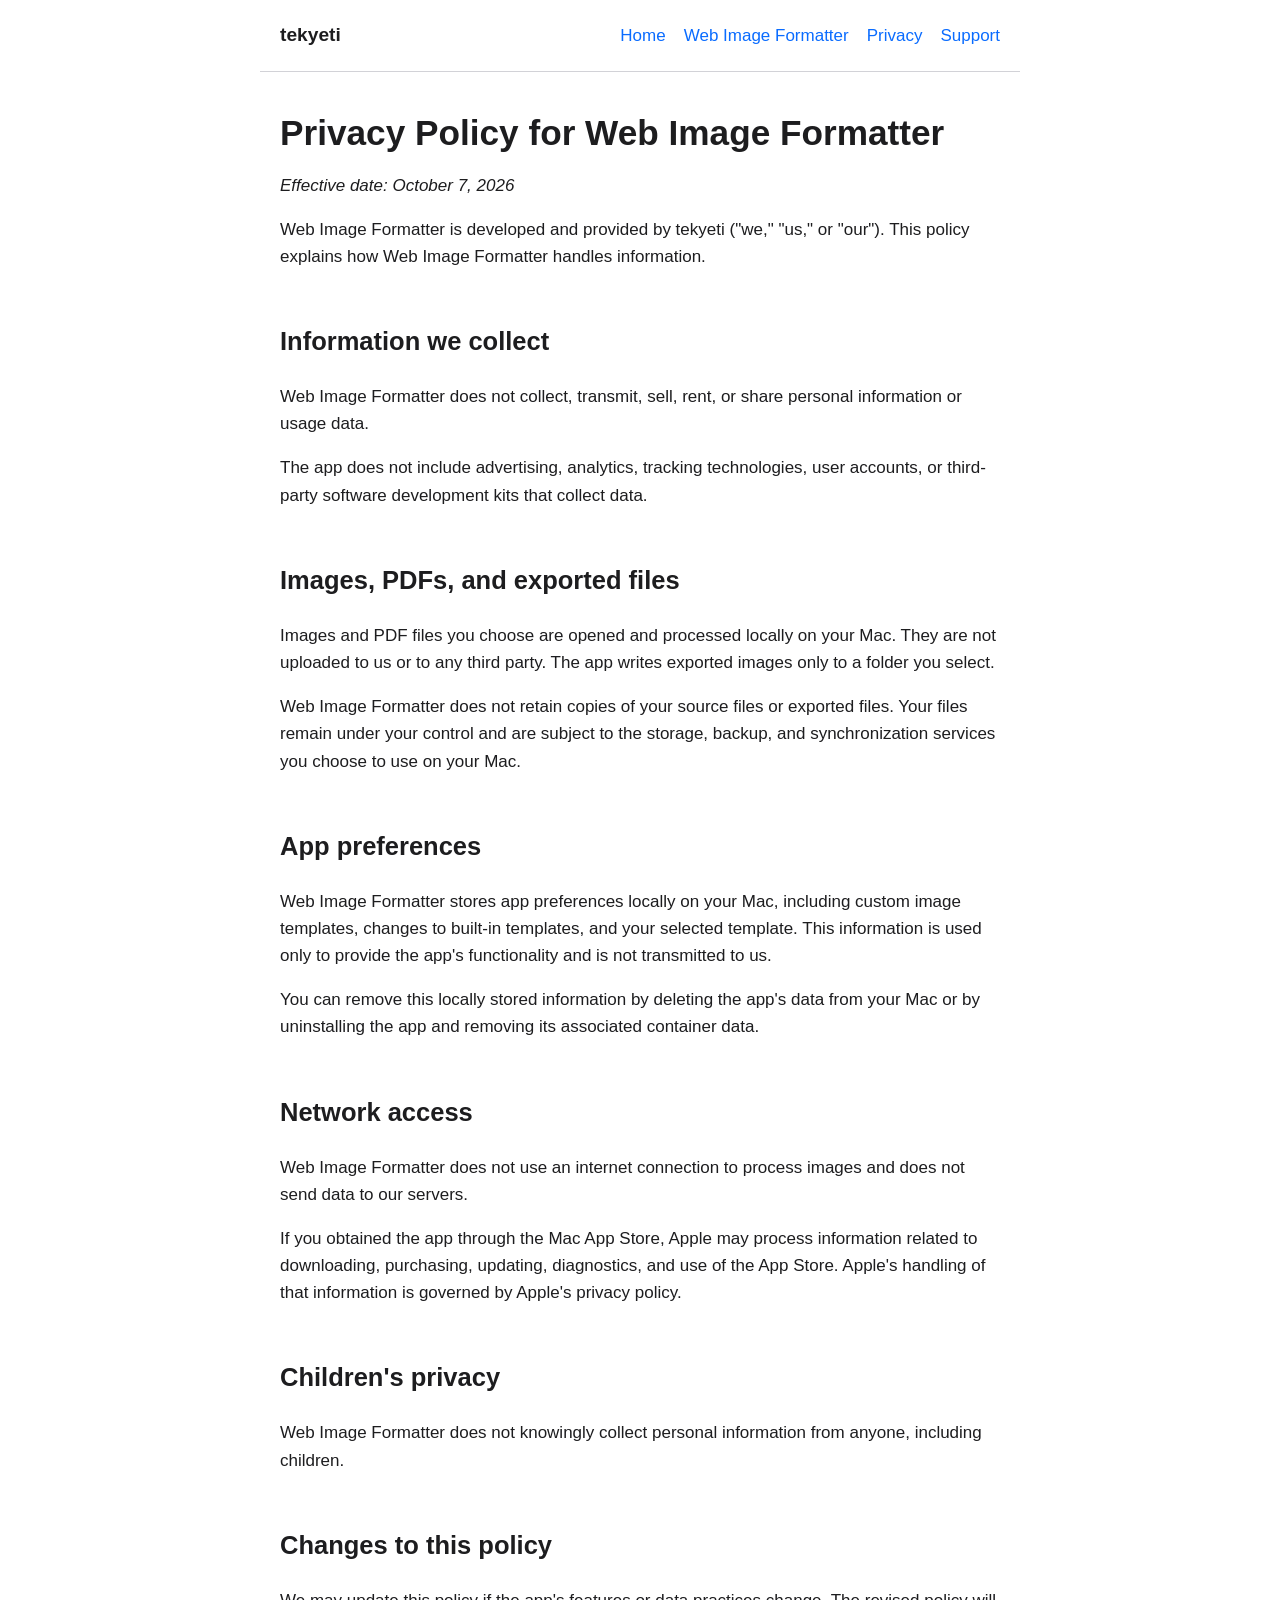
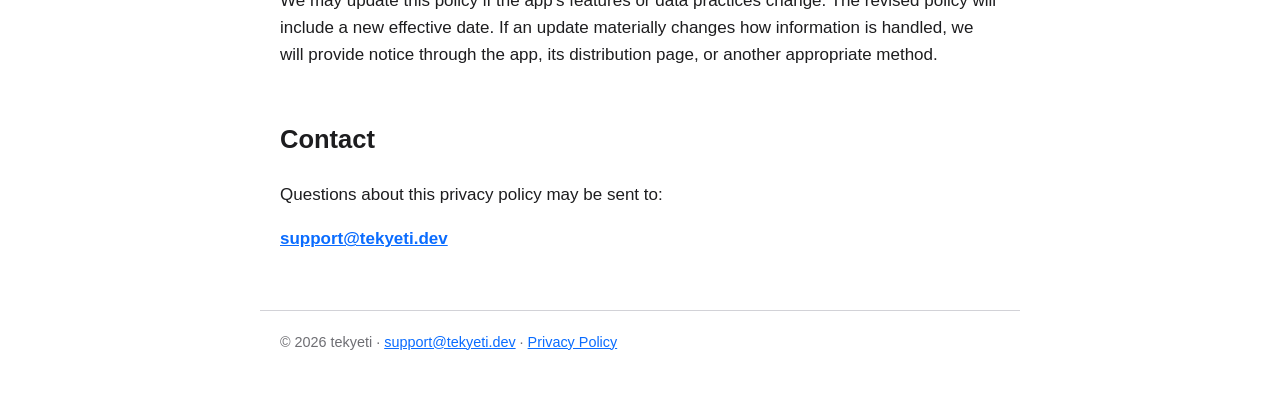
==== privacy/index.html @ ea82008c "Add tekyeti.dev static site with Web Image Formatter page and privacy policy Co-Authored-By: Claude " ====
<!doctype html>
<html lang="en"><head><meta charset="utf-8"><meta name="viewport" content="width=device-width,initial-scale=1">
<title>Privacy Policy – Web Image Formatter</title><meta name="description" content="Privacy policy for Web Image Formatter by tekyeti."><link rel="stylesheet" href="/styles.css"></head>
<body><header><a class="brand" href="/">tekyeti</a><nav><a href="/">Home</a><a href="/web-image-formatter/">Web Image Formatter</a><a href="/privacy/">Privacy</a><a href="/support/">Support</a></nav></header><main>
<h1>Privacy Policy for Web Image Formatter</h1>
<p><em>Effective date: October 7, 2026</em></p>
<p>Web Image Formatter is developed and provided by tekyeti ("we," "us," or "our"). This policy explains how Web Image Formatter handles information.</p>
<h2>Information we collect</h2>
<p>Web Image Formatter does not collect, transmit, sell, rent, or share personal information or usage data.</p>
<p>The app does not include advertising, analytics, tracking technologies, user accounts, or third-party software development kits that collect data.</p>
<h2>Images, PDFs, and exported files</h2>
<p>Images and PDF files you choose are opened and processed locally on your Mac. They are not uploaded to us or to any third party. The app writes exported images only to a folder you select.</p>
<p>Web Image Formatter does not retain copies of your source files or exported files. Your files remain under your control and are subject to the storage, backup, and synchronization services you choose to use on your Mac.</p>
<h2>App preferences</h2>
<p>Web Image Formatter stores app preferences locally on your Mac, including custom image templates, changes to built-in templates, and your selected template. This information is used only to provide the app's functionality and is not transmitted to us.</p>
<p>You can remove this locally stored information by deleting the app's data from your Mac or by uninstalling the app and removing its associated container data.</p>
<h2>Network access</h2>
<p>Web Image Formatter does not use an internet connection to process images and does not send data to our servers.</p>
<p>If you obtained the app through the Mac App Store, Apple may process information related to downloading, purchasing, updating, diagnostics, and use of the App Store. Apple's handling of that information is governed by Apple's privacy policy.</p>
<h2>Children's privacy</h2>
<p>Web Image Formatter does not knowingly collect personal information from anyone, including children.</p>
<h2>Changes to this policy</h2>
<p>We may update this policy if the app's features or data practices change. The revised policy will include a new effective date. If an update materially changes how information is handled, we will provide notice through the app, its distribution page, or another appropriate method.</p>
<h2>Contact</h2>
<p>Questions about this privacy policy may be sent to:</p>
<p><strong><a href="mailto:support@tekyeti.dev">support@tekyeti.dev</a></strong></p>
</main><footer>&copy; 2026 tekyeti &middot; <a href="mailto:support@tekyeti.dev">support@tekyeti.dev</a> &middot; <a href="/privacy/">Privacy Policy</a></footer></body></html>
---- styles.css ----
:root{--bg:#fff;--fg:#1d1d1f;--muted:#6e6e73;--accent:#0a6cff;--card:#f5f5f7;--line:#d2d2d7}
@media(prefers-color-scheme:dark){:root{--bg:#111;--fg:#f5f5f7;--muted:#a1a1a6;--accent:#4f9bff;--card:#1c1c1e;--line:#3a3a3c}}
*{box-sizing:border-box}
body{margin:0;background:var(--bg);color:var(--fg);font:17px/1.6 -apple-system,BlinkMacSystemFont,"Segoe UI",Roboto,sans-serif}
a{color:var(--accent)}
header,main,footer{max-width:760px;margin:0 auto;padding:0 20px}
header{display:flex;justify-content:space-between;align-items:center;padding-top:20px;padding-bottom:20px;border-bottom:1px solid var(--line)}
header .brand{font-weight:700;font-size:1.2rem;color:var(--fg);text-decoration:none}
nav a{margin-left:18px;text-decoration:none}
main{padding-top:40px;padding-bottom:40px}
h1{font-size:2.2rem;line-height:1.2;margin:0 0 .5em}
h2{margin-top:2em}
.lead{font-size:1.25rem;color:var(--muted)}
.card{background:var(--card);border:1px solid var(--line);border-radius:12px;padding:16px 20px;margin:16px 0}
.card h3{margin:.2em 0}
.btn{display:inline-block;background:var(--accent);color:#fff;padding:10px 20px;border-radius:999px;text-decoration:none;font-weight:600}
table{border-collapse:collapse;width:100%}
td,th{border-bottom:1px solid var(--line);padding:8px 6px;text-align:left;vertical-align:top}
th{width:30%;color:var(--muted);font-weight:600}
code,pre{font-family:ui-monospace,Menlo,monospace}
pre{white-space:pre-wrap;background:var(--card);padding:12px;border-radius:8px;border:1px solid var(--line)}
footer{padding-top:20px;padding-bottom:40px;border-top:1px solid var(--line);color:var(--muted);font-size:.9rem}
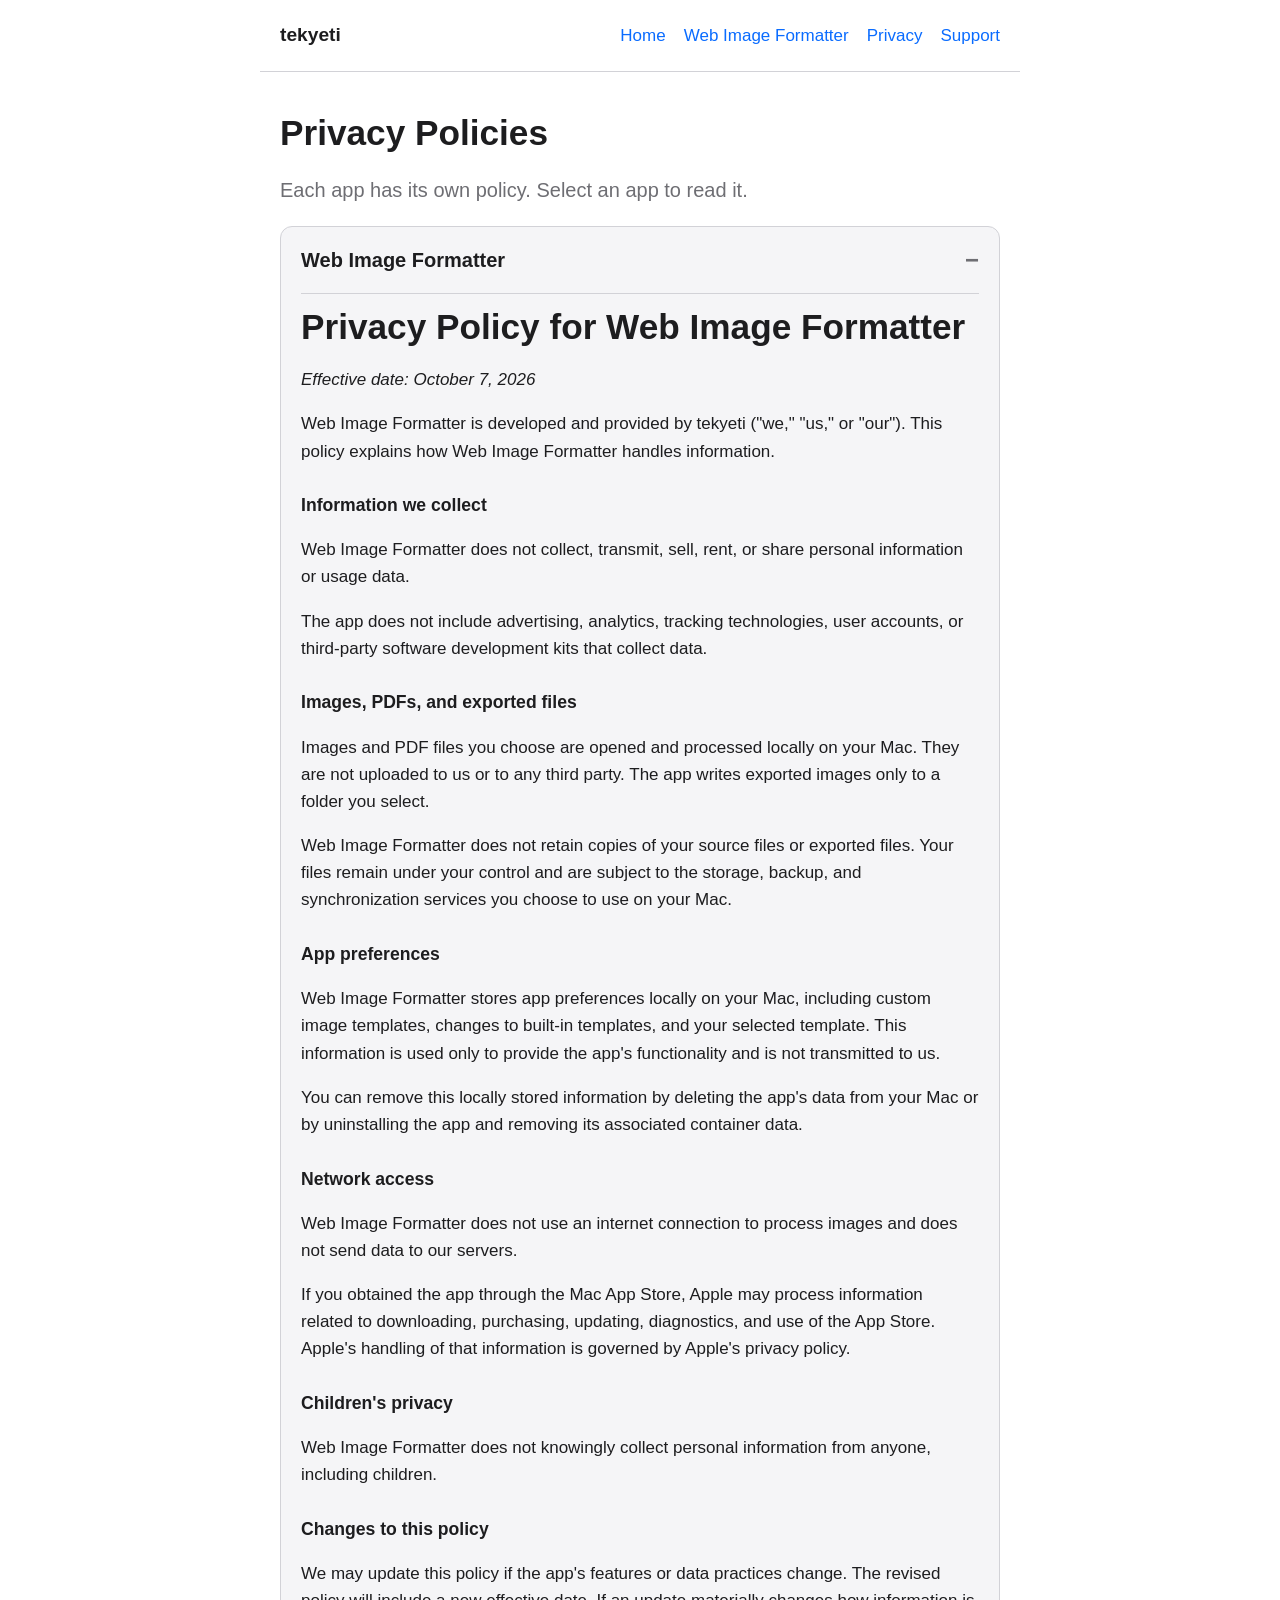
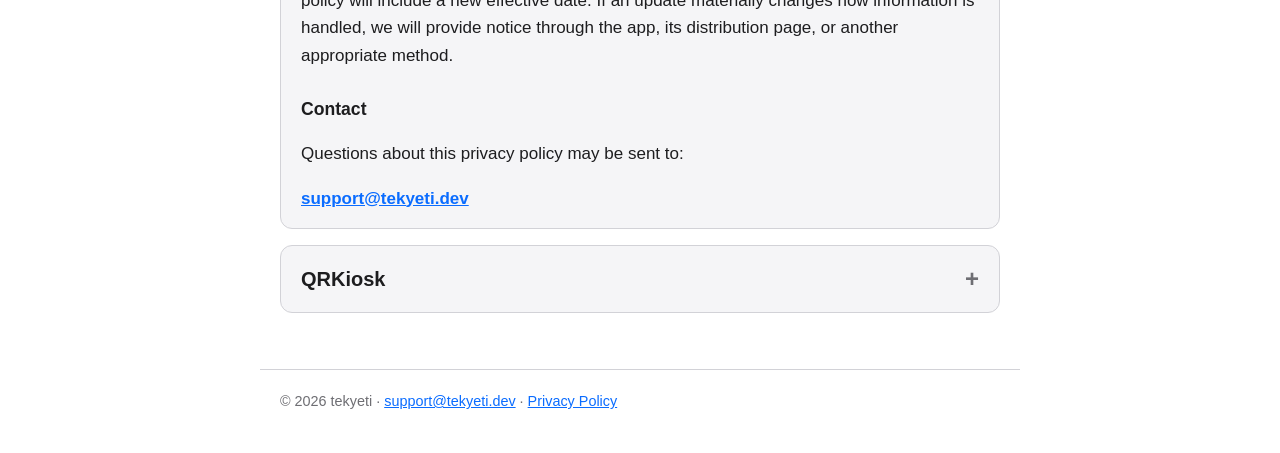
==== commit fbd05030: "Add collapsible per-app sections to privacy and support pages; add QRKiosk placeholders Co-Authored-" ====
--- a/privacy/index.html
+++ b/privacy/index.html
@@ -1,7 +1,11 @@
 <!doctype html>
 <html lang="en"><head><meta charset="utf-8"><meta name="viewport" content="width=device-width,initial-scale=1">
-<title>Privacy Policy – Web Image Formatter</title><meta name="description" content="Privacy policy for Web Image Formatter by tekyeti."><link rel="stylesheet" href="/styles.css"></head>
+<title>Privacy Policies – tekyeti</title><meta name="description" content="Privacy policies for tekyeti apps."><link rel="stylesheet" href="/styles.css"></head>
 <body><header><a class="brand" href="/">tekyeti</a><nav><a href="/">Home</a><a href="/web-image-formatter/">Web Image Formatter</a><a href="/privacy/">Privacy</a><a href="/support/">Support</a></nav></header><main>
+<h1>Privacy Policies</h1>
+<p class="lead">Each app has its own policy. Select an app to read it.</p>
+<details class="app" id="web-image-formatter" open>
+<summary>Web Image Formatter</summary>
 <h1>Privacy Policy for Web Image Formatter</h1>
 <p><em>Effective date: October 7, 2026</em></p>
 <p>Web Image Formatter is developed and provided by tekyeti ("we," "us," or "our"). This policy explains how Web Image Formatter handles information.</p>
@@ -24,4 +28,14 @@
 <h2>Contact</h2>
 <p>Questions about this privacy policy may be sent to:</p>
 <p><strong><a href="mailto:support@tekyeti.dev">support@tekyeti.dev</a></strong></p>
-</main><footer>&copy; 2026 tekyeti &middot; <a href="mailto:support@tekyeti.dev">support@tekyeti.dev</a> &middot; <a href="/privacy/">Privacy Policy</a></footer></body></html>
+</details>
+<details class="app" id="qrkiosk">
+<summary>QRKiosk</summary>
+<h1>Privacy Policy for QRKiosk</h1>
+<p class="note">[Placeholder: replace with the QRKiosk privacy policy before submitting the app.]</p>
+<p>Questions about this privacy policy may be sent to <a href="mailto:support@tekyeti.dev">support@tekyeti.dev</a>.</p>
+</details>
+<script>
+(function(){function o(){var e=location.hash&&document.querySelector(location.hash);if(e&&e.tagName==="DETAILS"){e.open=true;e.scrollIntoView()}}
+addEventListener("hashchange",o);o()})();
+</script></main><footer>&copy; 2026 tekyeti &middot; <a href="mailto:support@tekyeti.dev">support@tekyeti.dev</a> &middot; <a href="/privacy/">Privacy Policy</a></footer></body></html>
--- a/styles.css
+++ b/styles.css
@@ -20,3 +20,13 @@
 code,pre{font-family:ui-monospace,Menlo,monospace}
 pre{white-space:pre-wrap;background:var(--card);padding:12px;border-radius:8px;border:1px solid var(--line)}
 footer{padding-top:20px;padding-bottom:40px;border-top:1px solid var(--line);color:var(--muted);font-size:.9rem}
+
+details.app{background:var(--card);border:1px solid var(--line);border-radius:12px;margin:16px 0;padding:0 20px}
+details.app>summary{cursor:pointer;font-weight:700;font-size:1.25rem;padding:14px 0;list-style:none;display:flex;justify-content:space-between;align-items:center}
+details.app>summary::-webkit-details-marker{display:none}
+details.app>summary::after{content:"+";font-size:1.5rem;color:var(--muted)}
+details.app[open]>summary::after{content:"\2212"}
+details.app[open]>summary{border-bottom:1px solid var(--line);margin-bottom:12px}
+details.app>:last-child{margin-bottom:16px}
+details.app h2{font-size:1.1rem;margin-top:1.5em}
+.note{color:var(--muted);font-size:.95rem}
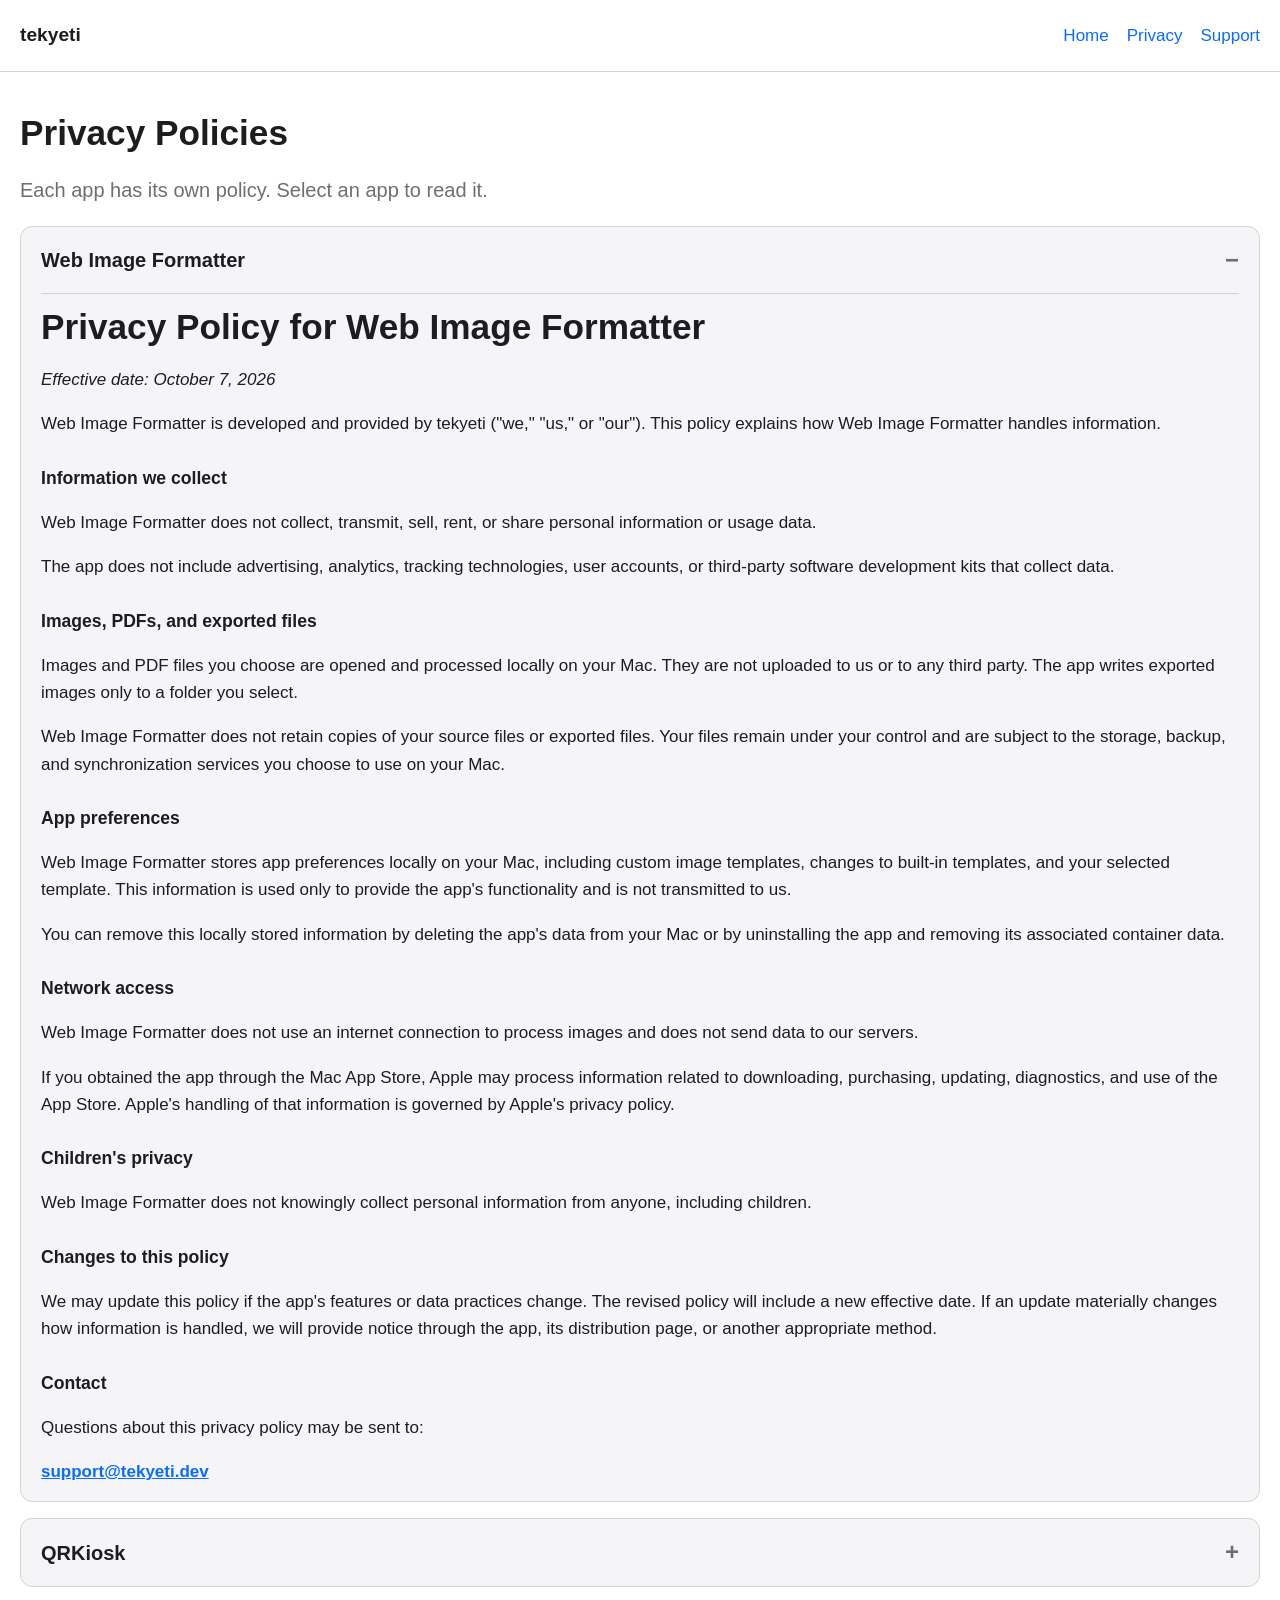
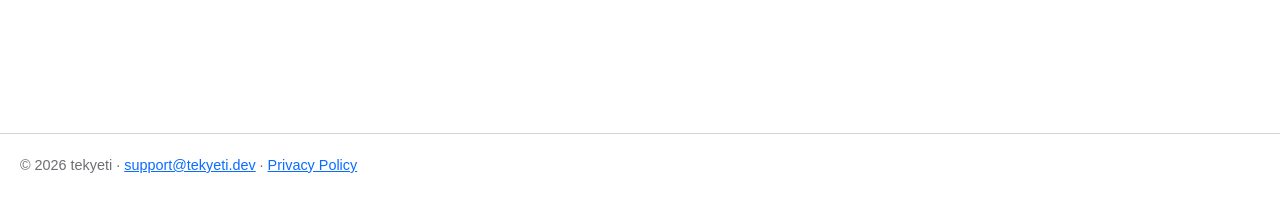
==== commit bbbc3052: "Remove Web Image Formatter from top menu Co-Authored-By: Claude Sonnet 5.5 <noreply@anthropic.com> C" ====
--- a/privacy/index.html
+++ b/privacy/index.html
@@ -1,7 +1,7 @@
 <!doctype html>
 <html lang="en"><head><meta charset="utf-8"><meta name="viewport" content="width=device-width,initial-scale=1">
 <title>Privacy Policies – tekyeti</title><meta name="description" content="Privacy policies for tekyeti apps."><link rel="stylesheet" href="/styles.css"></head>
-<body><header><a class="brand" href="/">tekyeti</a><nav><a href="/">Home</a><a href="/web-image-formatter/">Web Image Formatter</a><a href="/privacy/">Privacy</a><a href="/support/">Support</a></nav></header><main>
+<body><header><a class="brand" href="/">tekyeti</a><nav><a href="/">Home</a><a href="/privacy/">Privacy</a><a href="/support/">Support</a></nav></header><main>
 <h1>Privacy Policies</h1>
 <p class="lead">Each app has its own policy. Select an app to read it.</p>
 <details class="app" id="web-image-formatter" open>
--- a/styles.css
+++ b/styles.css
@@ -3,7 +3,7 @@
 *{box-sizing:border-box}
 body{margin:0;background:var(--bg);color:var(--fg);font:17px/1.6 -apple-system,BlinkMacSystemFont,"Segoe UI",Roboto,sans-serif}
 a{color:var(--accent)}
-header,main,footer{max-width:760px;margin:0 auto;padding:0 20px}
+header,main,footer{max-width:1520px;margin:0 auto;padding:0 20px}
 header{display:flex;justify-content:space-between;align-items:center;padding-top:20px;padding-bottom:20px;border-bottom:1px solid var(--line)}
 header .brand{font-weight:700;font-size:1.2rem;color:var(--fg);text-decoration:none}
 nav a{margin-left:18px;text-decoration:none}
@@ -30,3 +30,7 @@
 details.app>:last-child{margin-bottom:16px}
 details.app h2{font-size:1.1rem;margin-top:1.5em}
 .note{color:var(--muted);font-size:.95rem}
+body{min-height:100vh;display:flex;flex-direction:column}
+header,main,footer{width:100%}
+main{flex:1}
+footer{margin-top:10vh}
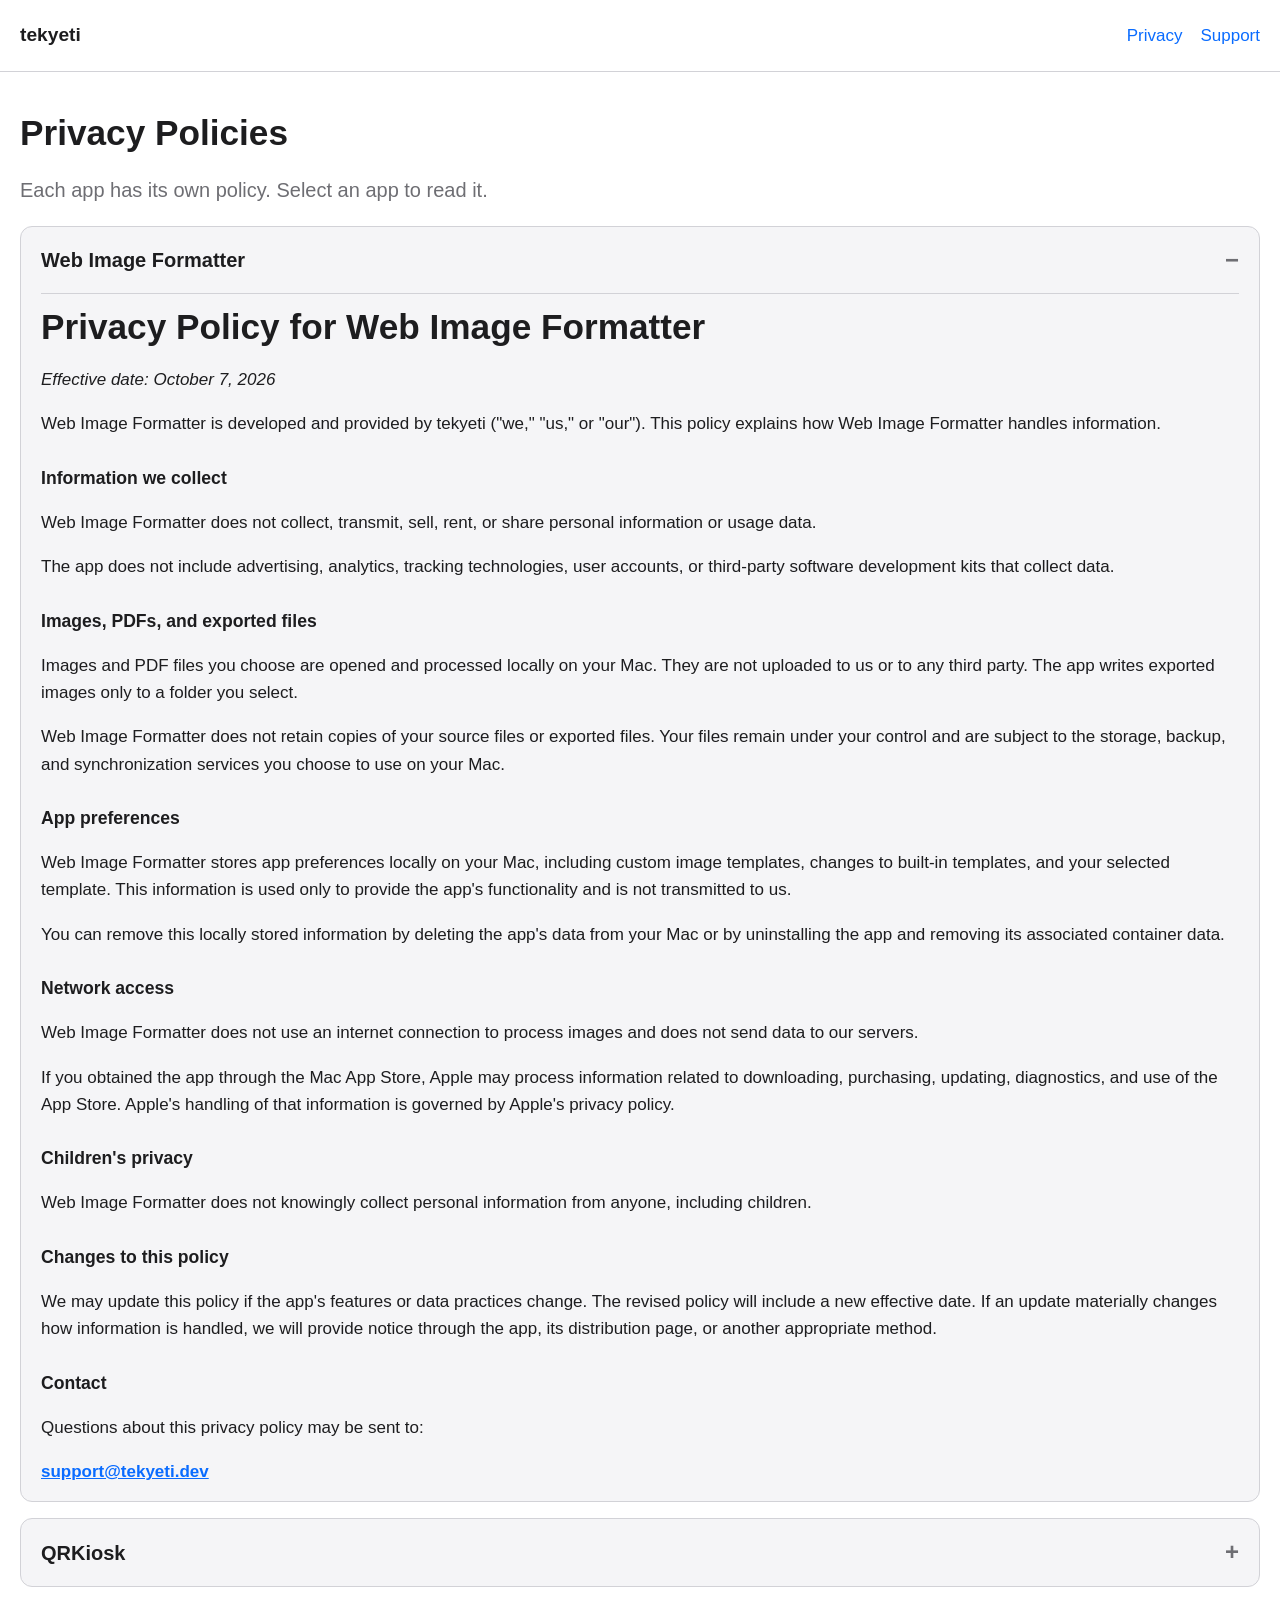
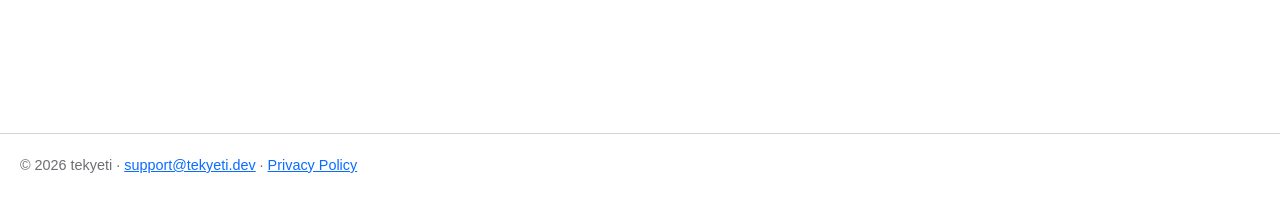
==== commit 78defe90: "Remove Home link from menu Co-Authored-By: Claude Sonnet 5.5 <noreply@anthropic.com> Claude-Session:" ====
--- a/privacy/index.html
+++ b/privacy/index.html
@@ -1,7 +1,7 @@
 <!doctype html>
 <html lang="en"><head><meta charset="utf-8"><meta name="viewport" content="width=device-width,initial-scale=1">
 <title>Privacy Policies – tekyeti</title><meta name="description" content="Privacy policies for tekyeti apps."><link rel="stylesheet" href="/styles.css"></head>
-<body><header><a class="brand" href="/">tekyeti</a><nav><a href="/">Home</a><a href="/privacy/">Privacy</a><a href="/support/">Support</a></nav></header><main>
+<body><header><a class="brand" href="/">tekyeti</a><nav><a href="/privacy/">Privacy</a><a href="/support/">Support</a></nav></header><main>
 <h1>Privacy Policies</h1>
 <p class="lead">Each app has its own policy. Select an app to read it.</p>
 <details class="app" id="web-image-formatter" open>
--- a/styles.css
+++ b/styles.css
@@ -34,3 +34,17 @@
 header,main,footer{width:100%}
 main{flex:1}
 footer{margin-top:10vh}
+.app-head{display:flex;align-items:center;gap:20px;margin-bottom:8px}
+.app-head h1{margin:0}
+.app-icon{width:96px;height:96px;flex:none}
+.card.has-icon{display:flex;gap:20px;align-items:center}
+.card.has-icon .app-icon{width:80px;height:80px}
+.shots{display:flex;gap:16px;margin:16px 0}
+.shots figure{margin:0;flex:1 1 0;min-width:0}
+.shots img{width:100%;height:auto;display:block;filter:drop-shadow(0 4px 12px rgba(0,0,0,.25))}
+.shots figcaption{color:var(--muted);font-size:.9rem;margin-top:6px}
+@media(max-width:700px){.shots{flex-direction:column}}
+.shots img{cursor:zoom-in}
+dialog#lightbox{border:0;padding:0;background:transparent;max-width:95vw;max-height:95vh;overflow:visible}
+dialog#lightbox::backdrop{background:rgba(0,0,0,.8)}
+dialog#lightbox img{display:block;max-width:95vw;max-height:95vh;width:auto;height:auto;cursor:zoom-out}
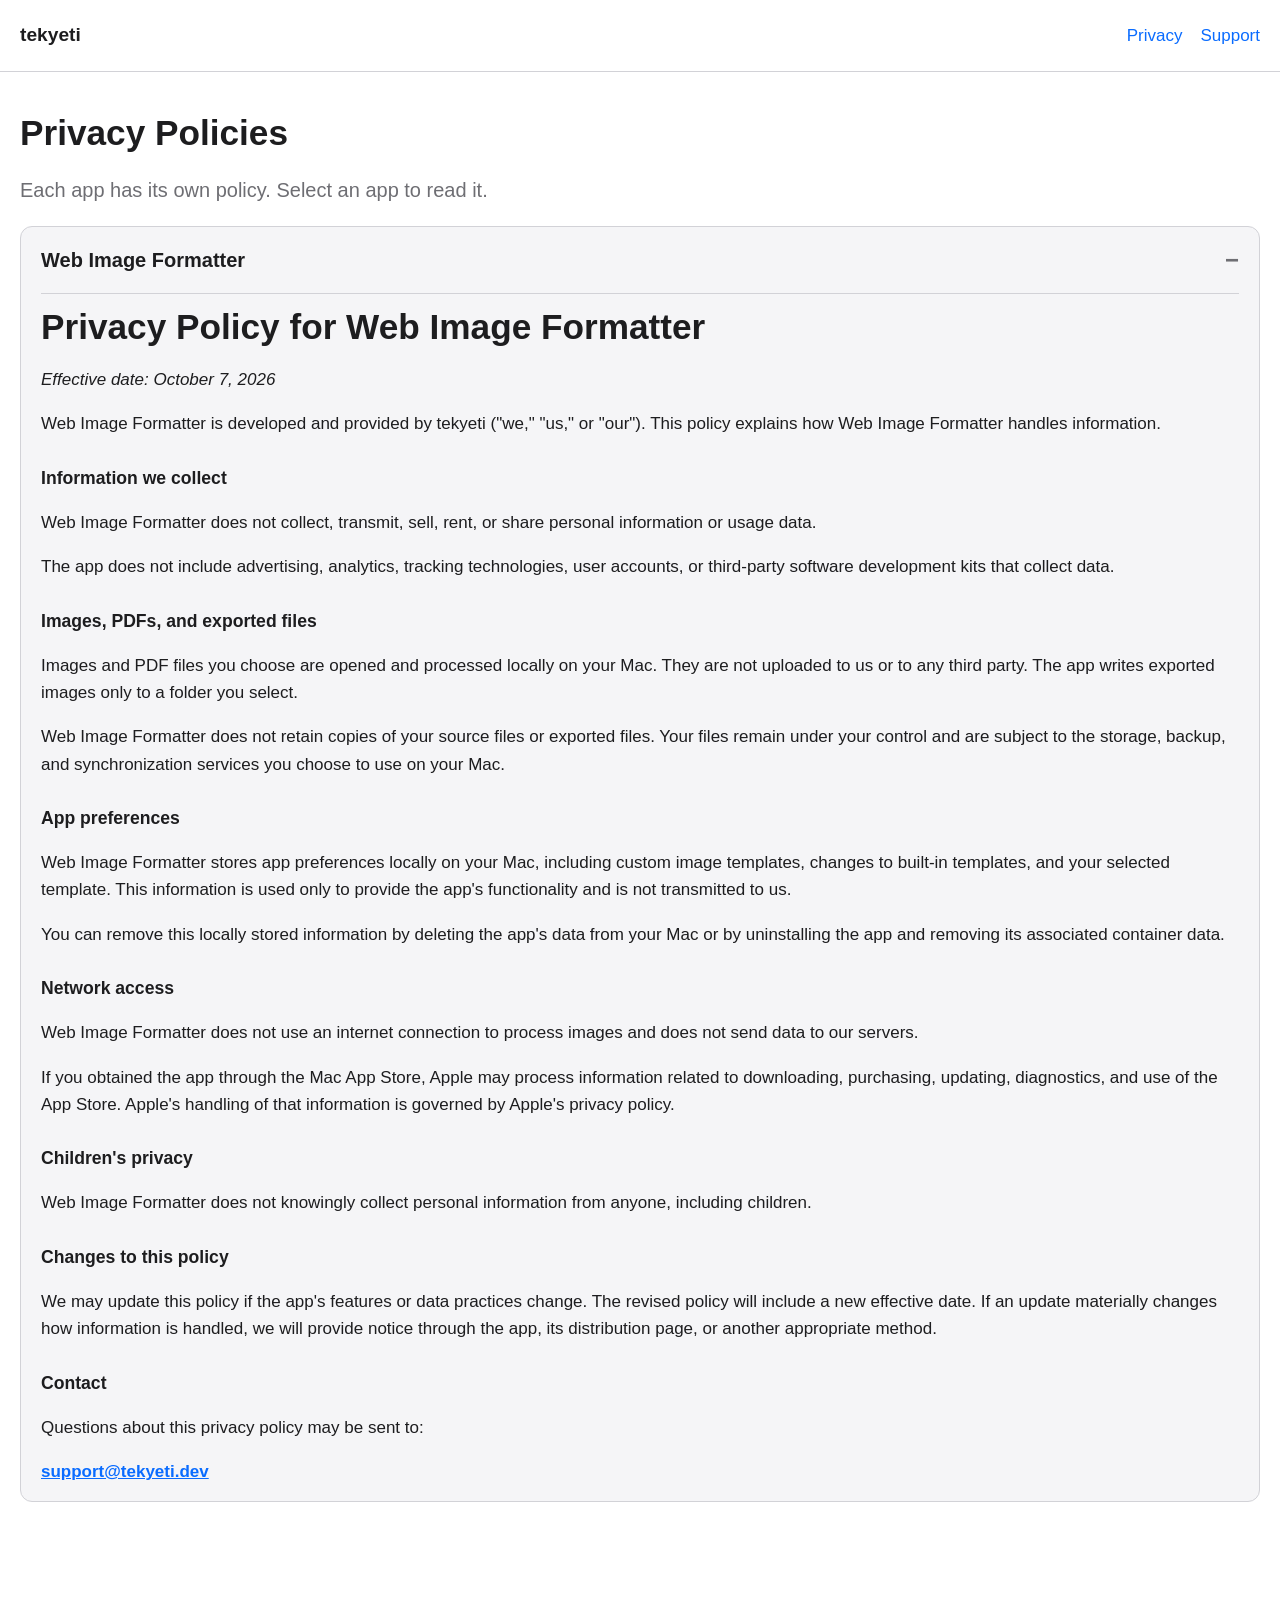
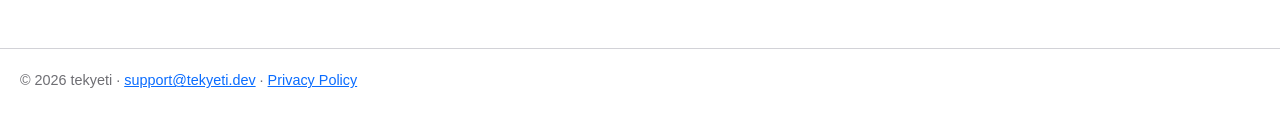
==== commit da216673: "Remove QRKiosk placeholder from privacy page Co-Authored-By: Claude Sonnet 5.5 <noreply@anthropic.co" ====
--- a/privacy/index.html
+++ b/privacy/index.html
@@ -29,12 +29,6 @@
 <p>Questions about this privacy policy may be sent to:</p>
 <p><strong><a href="mailto:support@tekyeti.dev">support@tekyeti.dev</a></strong></p>
 </details>
-<details class="app" id="qrkiosk">
-<summary>QRKiosk</summary>
-<h1>Privacy Policy for QRKiosk</h1>
-<p class="note">[Placeholder: replace with the QRKiosk privacy policy before submitting the app.]</p>
-<p>Questions about this privacy policy may be sent to <a href="mailto:support@tekyeti.dev">support@tekyeti.dev</a>.</p>
-</details>
 <script>
 (function(){function o(){var e=location.hash&&document.querySelector(location.hash);if(e&&e.tagName==="DETAILS"){e.open=true;e.scrollIntoView()}}
 addEventListener("hashchange",o);o()})();
--- a/styles.css
+++ b/styles.css
@@ -37,7 +37,8 @@
 .app-head{display:flex;align-items:center;gap:20px;margin-bottom:8px}
 .app-head h1{margin:0}
 .app-icon{width:96px;height:96px;flex:none}
-.card.has-icon{display:flex;gap:20px;align-items:center}
+.card.has-icon{display:flex;gap:20px;align-items:flex-start}
+.card.has-icon h3{margin-top:0;line-height:1.2}
 .card.has-icon .app-icon{width:80px;height:80px}
 .shots{display:flex;gap:16px;margin:16px 0}
 .shots figure{margin:0;flex:1 1 0;min-width:0}
@@ -47,4 +48,4 @@
 .shots img{cursor:zoom-in}
 dialog#lightbox{border:0;padding:0;background:transparent;max-width:95vw;max-height:95vh;overflow:visible}
 dialog#lightbox::backdrop{background:rgba(0,0,0,.8)}
-dialog#lightbox img{display:block;max-width:95vw;max-height:95vh;width:auto;height:auto;cursor:zoom-out}
+dialog#lightbox img{display:block;width:min(95vw,calc(95vh*1.6));height:auto;max-height:95vh;object-fit:contain;cursor:zoom-out}
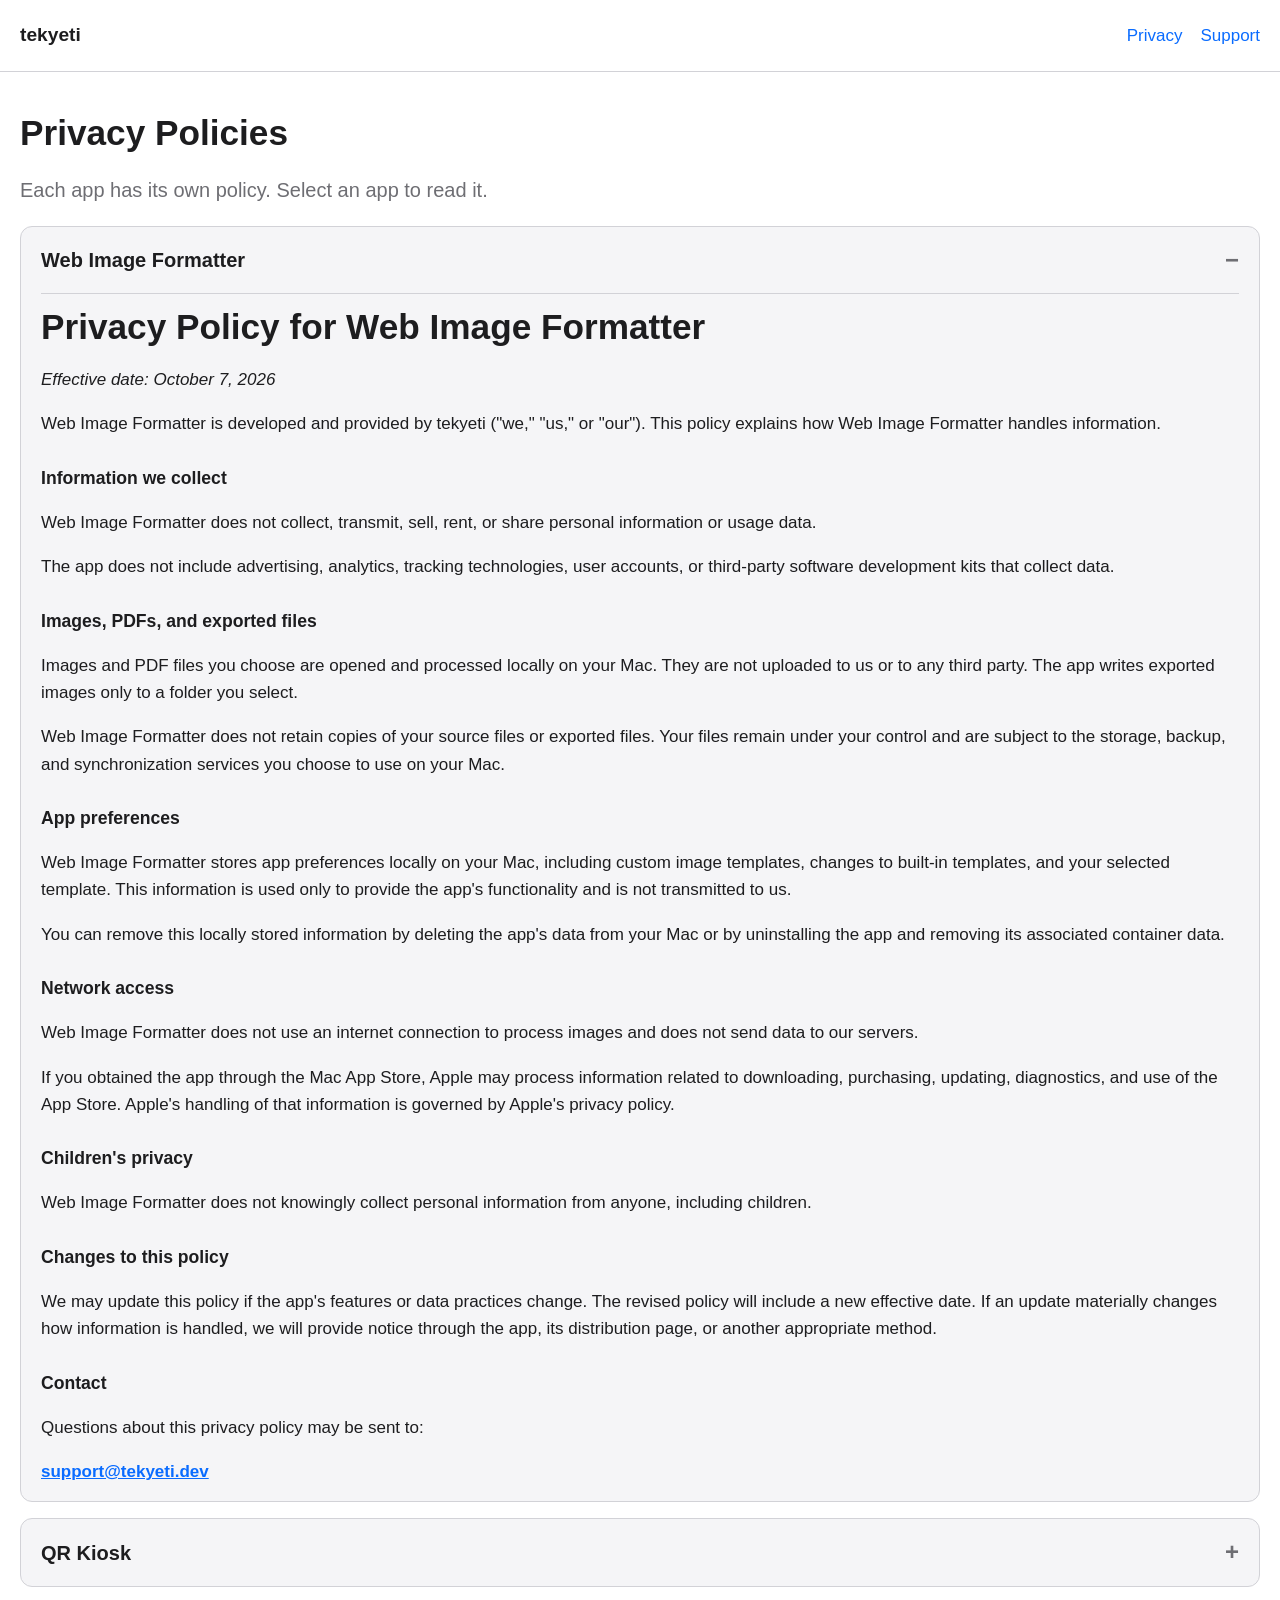
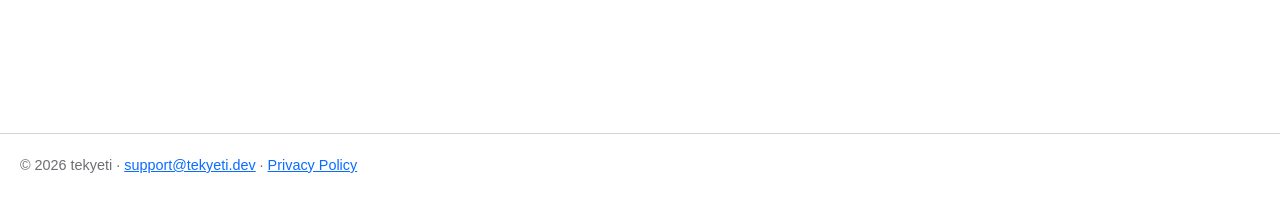
==== commit 07e1f6fe: "Add QR Kiosk privacy policy Co-Authored-By: Claude Sonnet 5.5 <noreply@anthropic.com> Claude-Session" ====
--- a/privacy/index.html
+++ b/privacy/index.html
@@ -29,6 +29,44 @@
 <p>Questions about this privacy policy may be sent to:</p>
 <p><strong><a href="mailto:support@tekyeti.dev">support@tekyeti.dev</a></strong></p>
 </details>
+<details class="app" id="qr-kiosk">
+<summary>QR Kiosk</summary>
+<h1>Privacy Policy for QR Kiosk</h1>
+<p><em>Effective date: October 8, 2026</em></p>
+<p>TekYeti ("we," "us," or "our") provides the QR Kiosk application for iPadOS. This Privacy Policy explains how QR Kiosk handles information.</p>
+<h2>Summary</h2>
+<p>QR Kiosk does not require an account and does not include advertising, analytics, or tracking technology. QR Kiosk does not transmit camera images to TekYeti. The app scans a QR code on the device and opens the web address contained in that code.</p>
+<h2>Camera and QR codes</h2>
+<p>QR Kiosk requests access to the iPad camera solely to detect and read QR codes. Camera images are processed on the device and are not stored or sent to TekYeti.</p>
+<p>When QR Kiosk recognizes a QR code containing an HTTP or HTTPS web address, it uses that address to load the corresponding website. The address and the ordinary information needed for an internet connection are consequently sent to the website being opened and its service providers, not to TekYeti unless TekYeti operates that website.</p>
+<h2>Websites opened in QR Kiosk</h2>
+<p>Websites displayed by QR Kiosk are separate services. Their operators may receive information normally provided during a web request, such as the requested address, IP address, device or browser information, cookies, and information a user submits to the website. A website may also use cookies, local storage, analytics, or other technologies according to its own privacy policy.</p>
+<p>TekYeti does not control and is not responsible for the privacy, security, content, or data practices of third-party websites opened from QR codes. Administrators and users should scan only QR codes from trusted sources and review the privacy policy of each website they use.</p>
+<h2>Information stored on the iPad</h2>
+<p>QR Kiosk may store the following information locally on the iPad:</p>
+<ul>
+<li>Whether the one-time Settings instructions have already been displayed.</li>
+<li>An optional Settings PIN, stored using the iPadOS Keychain.</li>
+</ul>
+<p>This locally stored information is used only to operate the app. QR Kiosk does not send it to TekYeti.</p>
+<h2>Information we collect</h2>
+<p>QR Kiosk itself does not collect personal information, usage analytics, advertising identifiers, precise location, contacts, photos, or camera recordings. We do not use information from QR Kiosk to track users across apps or websites.</p>
+<p>If an organization configures QR Kiosk to open a website it owns or manages, that organization’s collection and use of information through the website is governed by its own privacy policy and administrative practices.</p>
+<h2>Data sharing and sale</h2>
+<p>We do not sell personal information collected through QR Kiosk. Because QR Kiosk itself does not collect personal information, we do not share such information with advertisers or data brokers.</p>
+<h2>Data retention and deletion</h2>
+<p>QR Kiosk does not maintain a TekYeti account or server-side profile for users. The local instruction status and optional Settings PIN remain on the iPad until changed, deleted through the app where applicable, or removed by deleting the app or erasing the device.</p>
+<p>The embedded browser used to display scanned websites uses a temporary, non-persistent storage session rather than a saved browsing session. Cookies, cache, and local storage created while a website is open remain available only while that website stays on screen (for example, while an administrator opens Settings and returns to it). When an administrator chooses to scan a new code, this browsing session and all associated website data are discarded from the device. Website operators may separately retain information they received according to their own privacy policies. Requests concerning information collected by a website should be directed to that website’s operator.</p>
+<h2>Children’s privacy</h2>
+<p>QR Kiosk is not designed to collect personal information from children. The content and age suitability of websites opened by QR codes are controlled by the QR codes provided and the operators of those websites. Administrators are responsible for limiting QR codes and web content appropriately for their users.</p>
+<h2>Security</h2>
+<p>We use platform security features, including the iPadOS Keychain for the optional Settings PIN. No method of device storage or internet transmission is completely secure, and the security of a website displayed in QR Kiosk depends on that website and its operator.</p>
+<h2>Changes to this policy</h2>
+<p>We may update this Privacy Policy when QR Kiosk’s features or legal obligations change. We will revise the effective date when an update is published.</p>
+<h2>Contact</h2>
+<p>For questions about QR Kiosk or this Privacy Policy, contact:</p>
+<p>TekYeti<br>Email: <a href="mailto:support@tekyeti.dev">support@tekyeti.dev</a></p>
+</details>
 <script>
 (function(){function o(){var e=location.hash&&document.querySelector(location.hash);if(e&&e.tagName==="DETAILS"){e.open=true;e.scrollIntoView()}}
 addEventListener("hashchange",o);o()})();
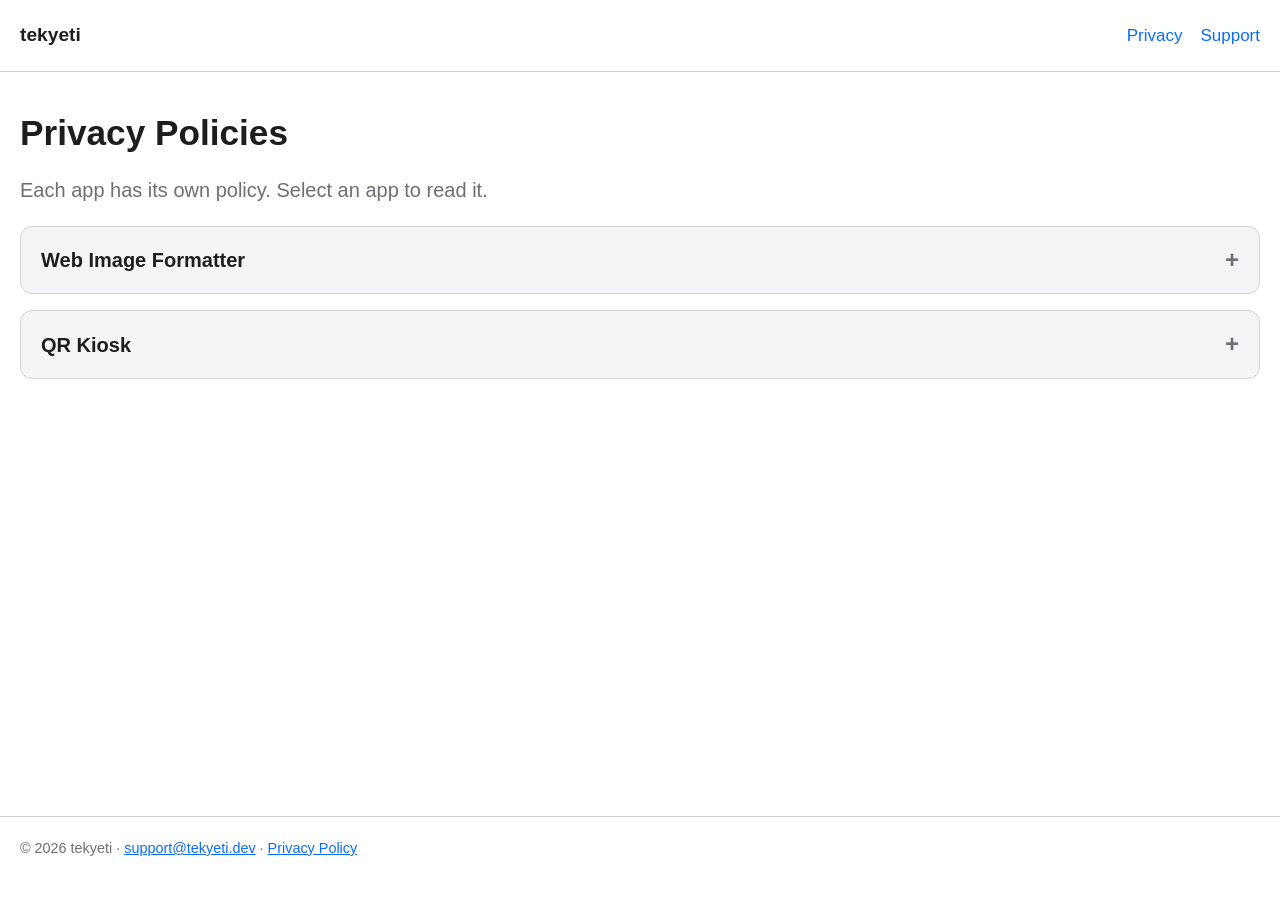
==== commit 8c3ae751: "Default privacy and support sections to closed Co-Authored-By: Claude Sonnet 5.5 <noreply@anthropic." ====
--- a/privacy/index.html
+++ b/privacy/index.html
@@ -1,10 +1,10 @@
 <!doctype html>
 <html lang="en"><head><meta charset="utf-8"><meta name="viewport" content="width=device-width,initial-scale=1">
-<title>Privacy Policies – tekyeti</title><meta name="description" content="Privacy policies for tekyeti apps."><link rel="stylesheet" href="/styles.css"></head>
+<title>Privacy Policies – tekyeti</title><meta name="description" content="Privacy policies for tekyeti apps."><link rel="stylesheet" href="/styles.css?v=2"></head>
 <body><header><a class="brand" href="/">tekyeti</a><nav><a href="/privacy/">Privacy</a><a href="/support/">Support</a></nav></header><main>
 <h1>Privacy Policies</h1>
 <p class="lead">Each app has its own policy. Select an app to read it.</p>
-<details class="app" id="web-image-formatter" open>
+<details class="app" id="web-image-formatter">
 <summary>Web Image Formatter</summary>
 <h1>Privacy Policy for Web Image Formatter</h1>
 <p><em>Effective date: October 7, 2026</em></p>
--- a/styles.css
+++ b/styles.css
@@ -48,4 +48,16 @@
 .shots img{cursor:zoom-in}
 dialog#lightbox{border:0;padding:0;background:transparent;max-width:95vw;max-height:95vh;overflow:visible}
 dialog#lightbox::backdrop{background:rgba(0,0,0,.8)}
-dialog#lightbox img{display:block;width:min(95vw,calc(95vh*1.6));height:auto;max-height:95vh;object-fit:contain;cursor:zoom-out}
+dialog#lightbox img{display:block;width:95vw;height:95vh;object-fit:contain;cursor:zoom-out}
+.shots-portrait{justify-content:center}
+.shots-portrait figure{flex:0 1 380px}
+.apps{display:flex;flex-wrap:wrap;gap:16px;margin:16px 0}
+.apps .card{flex:1 1 calc(50% - 8px);min-width:0;margin:0}
+@media(max-width:700px){.apps .card{flex-basis:100%}}
+.lb-btn{position:fixed;top:50%;transform:translateY(-50%);width:48px;height:48px;border-radius:50%;border:0;background:rgba(0,0,0,.55);color:#fff;font-size:2rem;line-height:1;cursor:pointer;display:flex;align-items:center;justify-content:center;padding:0 0 4px}
+.lb-btn:hover,.lb-btn:focus-visible{background:rgba(0,0,0,.8)}
+.lb-prev{left:12px}.lb-next{right:12px}
+dialog#lightbox.single .lb-btn{display:none}
+.platform{color:var(--muted);margin:0 0 .5em;font-size:.95rem}
+.app-head .platform{margin:0}
+.card.has-icon h3{margin-bottom:0}
